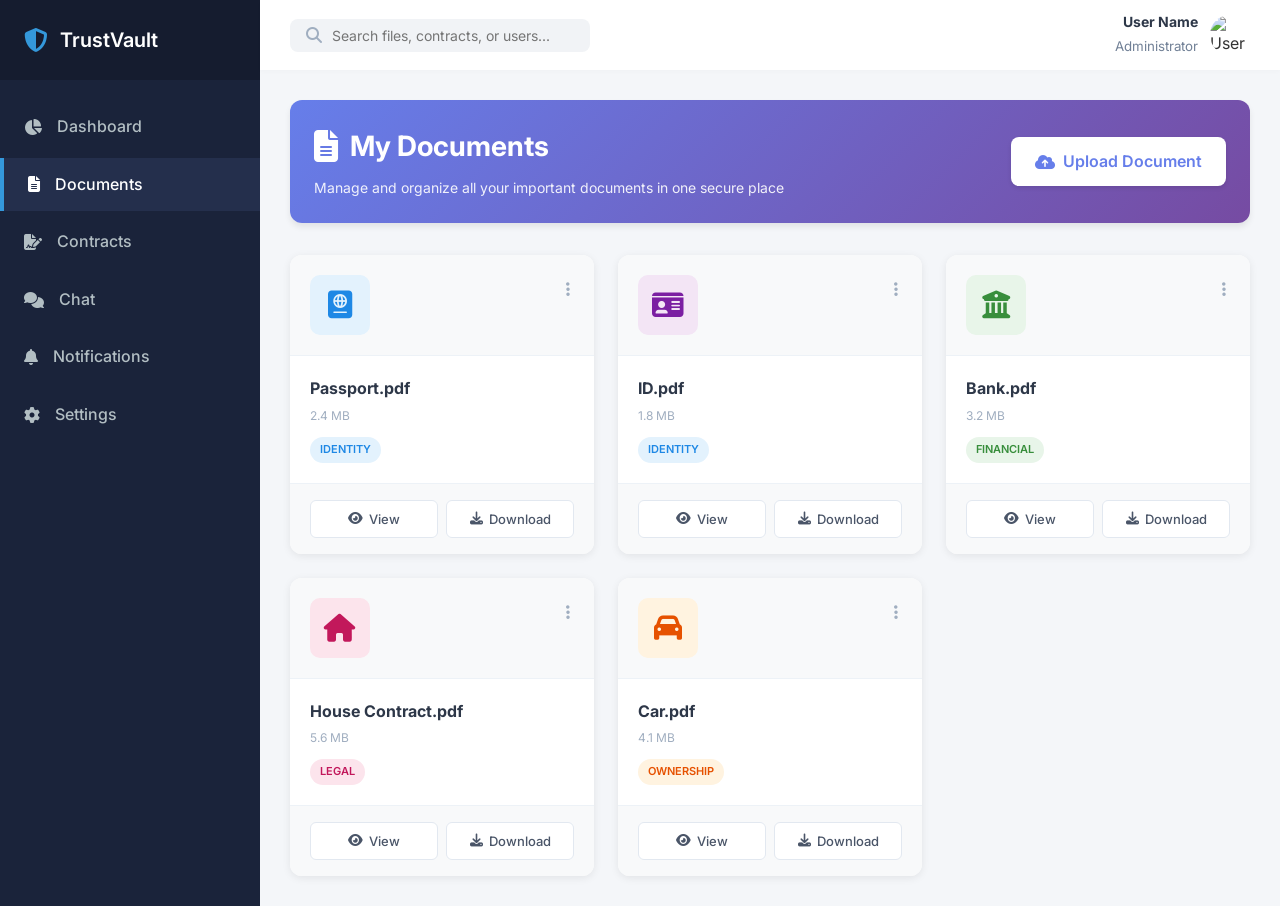
==== documents.html @ d21d08a5 "Add files via upload" ====
<!DOCTYPE html>
<html lang="en">
<head>
    <meta charset="UTF-8">
    <meta name="viewport" content="width=device-width, initial-scale=1.0">
    <title>TrustVault - My Documents</title>
    <!-- FontAwesome for professional icons -->
    <link rel="stylesheet" href="https://cdnjs.cloudflare.com/ajax/libs/font-awesome/6.4.0/css/all.min.css">
    <!-- Style Files -->
    <link rel="stylesheet" href="css/style.css">
    <link rel="stylesheet" href="css/dashboard.css">
    <link rel="stylesheet" href="css/documents.css">
</head>
<body>

    <div class="dashboard-container">
        <!-- ✅ Sidebar -->
        <aside class="sidebar">
            <div class="sidebar-brand">
                <i class="fa-solid fa-shield-halved"></i>
                <h2>TrustVault</h2>
            </div>
            <nav class="sidebar-menu">
                <ul>
                    <li><a href="dashboard.html"><i class="fa-solid fa-chart-pie"></i> Dashboard</a></li>
                    <li class="active"><a href="documents.html"><i class="fa-solid fa-file-lines"></i> Documents</a></li>
                    <li><a href="#"><i class="fa-solid fa-file-signature"></i> Contracts</a></li>
                    <li><a href="#"><i class="fa-solid fa-comments"></i> Chat</a></li>
                    <li><a href="#"><i class="fa-solid fa-bell"></i> Notifications</a></li>
                    <li><a href="#"><i class="fa-solid fa-gear"></i> Settings</a></li>
                </ul>
            </nav>
        </aside>

        <!-- Main Content Area -->
        <main class="main-content">
            <!-- 🔍 Top Bar (Search & User Profile) -->
            <header class="top-bar">
                <div class="search-wrapper">
                    <i class="fa-solid fa-magnifying-glass"></i>
                    <input type="search" placeholder="Search files, contracts, or users...">
                </div>
                <div class="user-wrapper">
                    <div class="user-info">
                        <h4>User Name</h4>
                        <small>Administrator</small>
                    </div>
                    <img src="https://ui-avatars.com/api/?name=User&background=0D8ABC&color=fff" alt="User Profile" class="user-avatar">
                </div>
            </header>

            <!-- 📄 Main Content Inner -->
            <div class="content-body">
                <!-- 📄 Documents Header -->
                <section class="documents-header">
                    <div class="header-title">
                        <h1><i class="fa-solid fa-file-lines"></i> My Documents</h1>
                        <p>Manage and organize all your important documents in one secure place</p>
                    </div>
                    <a href="upload.html" class="btn-upload">
                        <i class="fa-solid fa-cloud-arrow-up"></i> Upload Document
                    </a>
                </section>

                <!-- 📋 Document Cards Grid -->
                <section class="documents-grid">
                    <!-- Document Card 1: Passport -->
                    <div class="document-card">
                        <div class="card-header">
                            <div class="file-icon passport-icon">
                                <i class="fa-solid fa-passport"></i>
                            </div>
                            <div class="card-actions">
                                <button class="action-btn" title="More options">
                                    <i class="fa-solid fa-ellipsis-vertical"></i>
                                </button>
                            </div>
                        </div>
                        <div class="card-body">
                            <h3>Passport.pdf</h3>
                            <p class="file-size">2.4 MB</p>
                            <div class="card-tags">
                                <span class="tag identity">Identity</span>
                            </div>
                        </div>
                        <div class="card-footer">
                            <button class="btn-action view-btn">
                                <i class="fa-solid fa-eye"></i> View
                            </button>
                            <button class="btn-action download-btn">
                                <i class="fa-solid fa-download"></i> Download
                            </button>
                        </div>
                    </div>

                    <!-- Document Card 2: ID -->
                    <div class="document-card">
                        <div class="card-header">
                            <div class="file-icon id-icon">
                                <i class="fa-solid fa-id-card"></i>
                            </div>
                            <div class="card-actions">
                                <button class="action-btn" title="More options">
                                    <i class="fa-solid fa-ellipsis-vertical"></i>
                                </button>
                            </div>
                        </div>
                        <div class="card-body">
                            <h3>ID.pdf</h3>
                            <p class="file-size">1.8 MB</p>
                            <div class="card-tags">
                                <span class="tag identity">Identity</span>
                            </div>
                        </div>
                        <div class="card-footer">
                            <button class="btn-action view-btn">
                                <i class="fa-solid fa-eye"></i> View
                            </button>
                            <button class="btn-action download-btn">
                                <i class="fa-solid fa-download"></i> Download
                            </button>
                        </div>
                    </div>

                    <!-- Document Card 3: Bank -->
                    <div class="document-card">
                        <div class="card-header">
                            <div class="file-icon bank-icon">
                                <i class="fa-solid fa-building-columns"></i>
                            </div>
                            <div class="card-actions">
                                <button class="action-btn" title="More options">
                                    <i class="fa-solid fa-ellipsis-vertical"></i>
                                </button>
                            </div>
                        </div>
                        <div class="card-body">
                            <h3>Bank.pdf</h3>
                            <p class="file-size">3.2 MB</p>
                            <div class="card-tags">
                                <span class="tag financial">Financial</span>
                            </div>
                        </div>
                        <div class="card-footer">
                            <button class="btn-action view-btn">
                                <i class="fa-solid fa-eye"></i> View
                            </button>
                            <button class="btn-action download-btn">
                                <i class="fa-solid fa-download"></i> Download
                            </button>
                        </div>
                    </div>

                    <!-- Document Card 4: House Contract -->
                    <div class="document-card">
                        <div class="card-header">
                            <div class="file-icon contract-icon">
                                <i class="fa-solid fa-home"></i>
                            </div>
                            <div class="card-actions">
                                <button class="action-btn" title="More options">
                                    <i class="fa-solid fa-ellipsis-vertical"></i>
                                </button>
                            </div>
                        </div>
                        <div class="card-body">
                            <h3>House Contract.pdf</h3>
                            <p class="file-size">5.6 MB</p>
                            <div class="card-tags">
                                <span class="tag legal">Legal</span>
                            </div>
                        </div>
                        <div class="card-footer">
                            <button class="btn-action view-btn">
                                <i class="fa-solid fa-eye"></i> View
                            </button>
                            <button class="btn-action download-btn">
                                <i class="fa-solid fa-download"></i> Download
                            </button>
                        </div>
                    </div>

                    <!-- Document Card 5: Car -->
                    <div class="document-card">
                        <div class="card-header">
                            <div class="file-icon vehicle-icon">
                                <i class="fa-solid fa-car"></i>
                            </div>
                            <div class="card-actions">
                                <button class="action-btn" title="More options">
                                    <i class="fa-solid fa-ellipsis-vertical"></i>
                                </button>
                            </div>
                        </div>
                        <div class="card-body">
                            <h3>Car.pdf</h3>
                            <p class="file-size">4.1 MB</p>
                            <div class="card-tags">
                                <span class="tag ownership">Ownership</span>
                            </div>
                        </div>
                        <div class="card-footer">
                            <button class="btn-action view-btn">
                                <i class="fa-solid fa-eye"></i> View
                            </button>
                            <button class="btn-action download-btn">
                                <i class="fa-solid fa-download"></i> Download
                            </button>
                        </div>
                    </div>
                </section>
            </div>
        </main>
    </div>

    <script src="js/documents.js"></script>
</body>
</html>
---- css/style.css ----
@import url('https://fonts.googleapis.com/css2?family=Inter:wght@300;400;500;600;700&display=swap');

* {
    margin: 0;
    padding: 0;
    box-sizing: border-box;
    font-family: 'Inter', sans-serif;
}

body {
    background-color: #f4f6f9;
    color: #333;
    line-height: 1.6;
}
---- css/dashboard.css ----
/* تنسيق الحاوية الرئيسية وتوزيع الـ Sidebar والمحتوى */
.dashboard-container {
    display: flex;
    min-height: 100vh;
    background-color: #f4f6f9;
}

/* ✅ Sidebar Styling */
.sidebar {
    width: 260px;
    background-color: #1a233a;
    color: #ffffff;
    display: flex;
    flex-direction: column;
    transition: all 0.3s ease;
}

.sidebar-brand {
    padding: 24px;
    display: flex;
    align-items: center;
    gap: 12px;
    background-color: #151c2f;
}

.sidebar-brand i {
    font-size: 24px;
    color: #3498db;
}

.sidebar-brand h2 {
    font-size: 20px;
    font-weight: 600;
}

.sidebar-menu {
    flex: 1;
    padding: 20px 0;
}

.sidebar-menu ul {
    list-style: none;
}

.sidebar-menu li {
    margin-bottom: 4px;
}

.sidebar-menu li a {
    display: flex;
    align-items: center;
    gap: 15px;
    padding: 14px 24px;
    color: #b2bec3;
    text-decoration: none;
    font-weight: 500;
    transition: all 0.2s;
}

.sidebar-menu li a:hover,
.sidebar-menu li.active a {
    color: #ffffff;
    background-color: #242f4c;
    border-left: 4px solid #3498db;
}

/* Main Area */
.main-content {
    flex: 1;
    display: flex;
    flex-direction: column;
}

/* 🔍 Top Bar */
.top-bar {
    background-color: #ffffff;
    height: 70px;
    display: flex;
    justify-content: space-between;
    align-items: center;
    padding: 0 30px;
    box-shadow: 0 2px 4px rgba(0,0,0,0.02);
}

.search-wrapper {
    display: flex;
    align-items: center;
    gap: 10px;
    background-color: #f1f3f6;
    padding: 8px 16px;
    border-radius: 8px;
    width: 300px;
}

.search-wrapper i {
    color: #a0aec0;
}

.search-wrapper input {
    border: none;
    background: none;
    outline: none;
    width: 100%;
    font-size: 14px;
}

.user-wrapper {
    display: flex;
    align-items: center;
    gap: 12px;
}

.user-info {
    text-align: right;
}

.user-info h4 {
    margin: 0;
    font-size: 14px;
    color: #2d3748;
}

.user-info small {
    color: #718096;
}

.user-avatar {
    width: 40px;
    height: 40px;
    border-radius: 50%;
    object-fit: cover;
}

/* Content Area */
.content-body {
    padding: 30px;
}

/* 📊 4 Cards Grid */
.cards-grid {
    display: grid;
    grid-template-columns: repeat(auto-fit, minmax(220px, 1fr));
    gap: 20px;
    margin-bottom: 30px;
}

.card {
    background-color: #ffffff;
    padding: 20px;
    border-radius: 12px;
    display: flex;
    align-items: center;
    gap: 20px;
    box-shadow: 0 4px 6px rgba(0,0,0,0.01);
}

.card-icon {
    width: 50px;
    height: 50px;
    border-radius: 10px;
    display: flex;
    justify-content: center;
    align-items: center;
    font-size: 20px;
}

.doc-icon { background-color: #e3f2fd; color: #1e88e5; }
.contract-icon { background-color: #e8f5e9; color: #43a047; }
.alert-icon { background-color: #fff3e0; color: #fb8c00; }
.user-icon { background-color: #f3e5f5; color: #8e24aa; }

.card-info h3 {
    font-size: 24px;
    color: #2d3748;
    margin-bottom: 2px;
}

.card-info p {
    color: #718096;
    font-size: 14px;
}

/* 📑 Table Container */
.table-container {
    background-color: #ffffff;
    padding: 24px;
    border-radius: 12px;
    box-shadow: 0 4px 6px rgba(0,0,0,0.01);
}

.table-header {
    display: flex;
    justify-content: space-between;
    align-items: center;
    margin-bottom: 20px;
}

.table-header h3 {
    color: #2d3748;
}

.btn-view-all {
    font-size: 14px;
    color: #3498db;
    text-decoration: none;
    font-weight: 500;
}

.dashboard-table {
    width: 100%;
    border-collapse: collapse;
    text-align: left;
}

.dashboard-table th, 
.dashboard-table td {
    padding: 14px 16px;
    border-bottom: 1px solid #edf2f7;
    font-size: 14px;
}

.dashboard-table th {
    background-color: #f7fafc;
    color: #4a5568;
    font-weight: 600;
}

.dashboard-table td {
    color: #2d3748;
}

/* Status Badges */
.status {
    padding: 4px 10px;
    border-radius: 20px;
    font-size: 12px;
    font-weight: 500;
}

.status-signed { background-color: #e8f5e9; color: #43a047; }
.status-pending { background-color: #fff3e0; color: #fb8c00; }
---- css/documents.css ----
/* ============================================
   DOCUMENTS PAGE STYLING
   ============================================ */

/* Documents Header Section */
.documents-header {
    display: flex;
    justify-content: space-between;
    align-items: center;
    margin-bottom: 32px;
    padding: 24px;
    background: linear-gradient(135deg, #667eea 0%, #764ba2 100%);
    border-radius: 12px;
    box-shadow: 0 4px 6px rgba(0, 0, 0, 0.08);
}

.header-title h1 {
    color: #ffffff;
    font-size: 28px;
    display: flex;
    align-items: center;
    gap: 12px;
    margin-bottom: 8px;
}

.header-title h1 i {
    font-size: 32px;
}

.header-title p {
    color: rgba(255, 255, 255, 0.9);
    font-size: 14px;
}

/* Upload Button */
.btn-upload {
    display: inline-flex;
    align-items: center;
    gap: 8px;
    padding: 12px 24px;
    background-color: #ffffff;
    color: #667eea;
    font-weight: 600;
    text-decoration: none;
    border-radius: 8px;
    transition: all 0.3s ease;
    box-shadow: 0 2px 4px rgba(0, 0, 0, 0.1);
}

.btn-upload:hover {
    transform: translateY(-2px);
    box-shadow: 0 4px 8px rgba(0, 0, 0, 0.15);
}

.btn-upload i {
    font-size: 16px;
}

/* Documents Grid */
.documents-grid {
    display: grid;
    grid-template-columns: repeat(auto-fill, minmax(280px, 1fr));
    gap: 24px;
}

/* Document Card Styling */
.document-card {
    background-color: #ffffff;
    border-radius: 12px;
    overflow: hidden;
    box-shadow: 0 2px 8px rgba(0, 0, 0, 0.08);
    transition: all 0.3s ease;
    display: flex;
    flex-direction: column;
}

.document-card:hover {
    box-shadow: 0 8px 16px rgba(0, 0, 0, 0.12);
    transform: translateY(-4px);
}

/* Card Header with Icon and Actions */
.card-header {
    display: flex;
    justify-content: space-between;
    align-items: flex-start;
    padding: 20px;
    background-color: #f8f9fa;
    border-bottom: 1px solid #edf2f7;
}

/* File Icons with Different Colors */
.file-icon {
    width: 60px;
    height: 60px;
    border-radius: 10px;
    display: flex;
    justify-content: center;
    align-items: center;
    font-size: 28px;
    font-weight: 600;
}

.passport-icon {
    background-color: #e3f2fd;
    color: #1e88e5;
}

.id-icon {
    background-color: #f3e5f5;
    color: #7b1fa2;
}

.bank-icon {
    background-color: #e8f5e9;
    color: #388e3c;
}

.contract-icon {
    background-color: #fce4ec;
    color: #c2185b;
}

.vehicle-icon {
    background-color: #fff3e0;
    color: #e65100;
}

/* Action Buttons */
.card-actions {
    display: flex;
    gap: 8px;
}

.action-btn {
    background-color: transparent;
    border: none;
    color: #a0aec0;
    font-size: 16px;
    cursor: pointer;
    padding: 4px;
    border-radius: 6px;
    transition: all 0.2s ease;
}

.action-btn:hover {
    background-color: #e2e8f0;
    color: #2d3748;
}

/* Card Body */
.card-body {
    padding: 20px;
    flex: 1;
}

.card-body h3 {
    color: #2d3748;
    font-size: 16px;
    margin-bottom: 4px;
    word-break: break-word;
}

.file-size {
    color: #a0aec0;
    font-size: 12px;
    margin-bottom: 12px;
}

/* Tags/Categories */
.card-tags {
    display: flex;
    gap: 8px;
    flex-wrap: wrap;
}

.tag {
    display: inline-block;
    padding: 4px 10px;
    border-radius: 20px;
    font-size: 11px;
    font-weight: 600;
    text-transform: uppercase;
}

.tag.identity {
    background-color: #e3f2fd;
    color: #1e88e5;
}

.tag.financial {
    background-color: #e8f5e9;
    color: #388e3c;
}

.tag.legal {
    background-color: #fce4ec;
    color: #c2185b;
}

.tag.ownership {
    background-color: #fff3e0;
    color: #e65100;
}

/* Card Footer with Action Buttons */
.card-footer {
    display: flex;
    gap: 8px;
    padding: 16px 20px;
    background-color: #f8f9fa;
    border-top: 1px solid #edf2f7;
}

.btn-action {
    flex: 1;
    padding: 10px 12px;
    border: 1px solid #e2e8f0;
    background-color: #ffffff;
    color: #4a5568;
    border-radius: 6px;
    cursor: pointer;
    font-size: 13px;
    font-weight: 500;
    transition: all 0.2s ease;
    display: flex;
    align-items: center;
    justify-content: center;
    gap: 6px;
}

.btn-action:hover {
    background-color: #f0f4f8;
    border-color: #cbd5e0;
}

.view-btn:hover {
    color: #1e88e5;
    border-color: #1e88e5;
}

.download-btn:hover {
    color: #388e3c;
    border-color: #388e3c;
}

/* Responsive Design */
@media (max-width: 768px) {
    .documents-header {
        flex-direction: column;
        gap: 16px;
        text-align: center;
    }

    .header-title h1 {
        font-size: 24px;
        justify-content: center;
    }

    .btn-upload {
        width: 100%;
        justify-content: center;
    }

    .documents-grid {
        grid-template-columns: repeat(auto-fill, minmax(240px, 1fr));
        gap: 16px;
    }

    .card-footer {
        flex-direction: column;
    }

    .btn-action {
        width: 100%;
    }
}

@media (max-width: 480px) {
    .documents-grid {
        grid-template-columns: 1fr;
    }

    .header-title h1 {
        font-size: 20px;
    }

    .card-header {
        padding: 16px;
    }

    .card-body {
        padding: 16px;
    }

    .card-footer {
        padding: 12px 16px;
    }
}
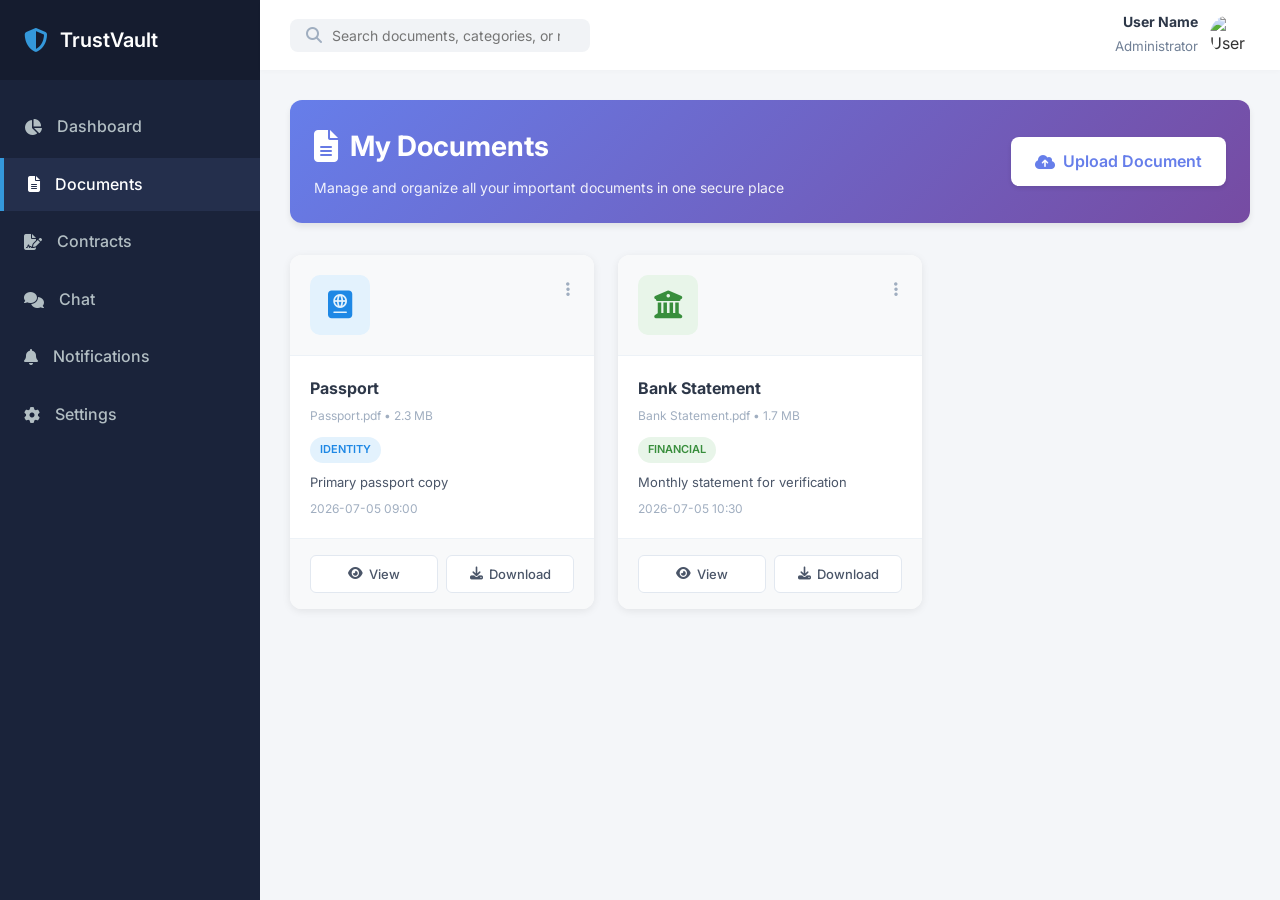
==== commit 3be670fe: "feat: implement search documents" ====
--- a/documents.html
+++ b/documents.html
@@ -38,7 +38,7 @@
             <header class="top-bar">
                 <div class="search-wrapper">
                     <i class="fa-solid fa-magnifying-glass"></i>
-                    <input type="search" placeholder="Search files, contracts, or users...">
+                    <input type="search" placeholder="Search documents, categories, or notes...">
                 </div>
                 <div class="user-wrapper">
                     <div class="user-info">
@@ -213,6 +213,7 @@
         </main>
     </div>
 
+    <script src="js/storage.js"></script>
     <script src="js/documents.js"></script>
 </body>
 </html>
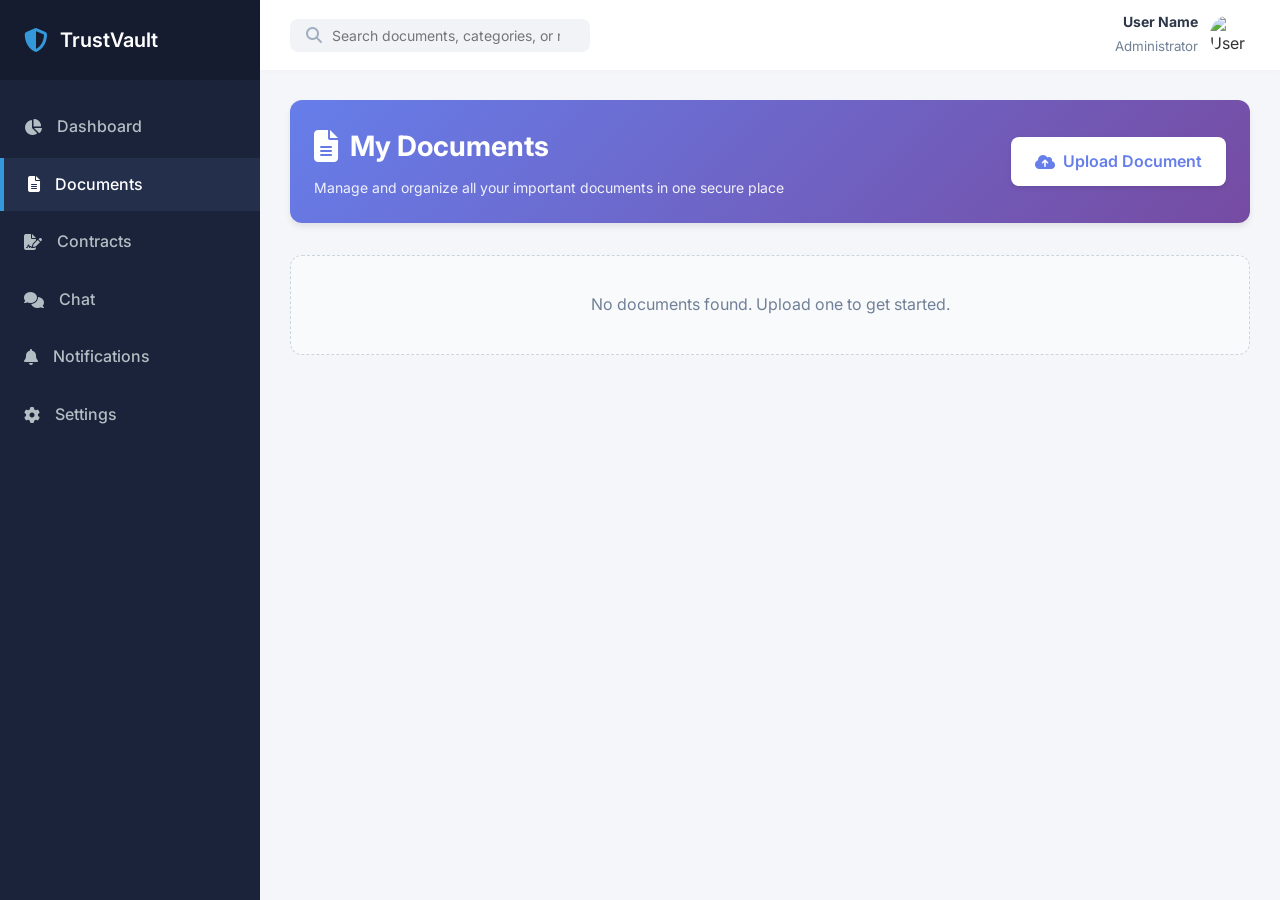
==== commit b554f90f: "feat: implement sprint 2 document management" ====
--- a/documents.html
+++ b/documents.html
@@ -63,157 +63,13 @@
                 </section>
 
                 <!-- 📋 Document Cards Grid -->
-                <section class="documents-grid">
-                    <!-- Document Card 1: Passport -->
-                    <div class="document-card">
-                        <div class="card-header">
-                            <div class="file-icon passport-icon">
-                                <i class="fa-solid fa-passport"></i>
-                            </div>
-                            <div class="card-actions">
-                                <button class="action-btn" title="More options">
-                                    <i class="fa-solid fa-ellipsis-vertical"></i>
-                                </button>
-                            </div>
-                        </div>
-                        <div class="card-body">
-                            <h3>Passport.pdf</h3>
-                            <p class="file-size">2.4 MB</p>
-                            <div class="card-tags">
-                                <span class="tag identity">Identity</span>
-                            </div>
-                        </div>
-                        <div class="card-footer">
-                            <button class="btn-action view-btn">
-                                <i class="fa-solid fa-eye"></i> View
-                            </button>
-                            <button class="btn-action download-btn">
-                                <i class="fa-solid fa-download"></i> Download
-                            </button>
-                        </div>
-                    </div>
-
-                    <!-- Document Card 2: ID -->
-                    <div class="document-card">
-                        <div class="card-header">
-                            <div class="file-icon id-icon">
-                                <i class="fa-solid fa-id-card"></i>
-                            </div>
-                            <div class="card-actions">
-                                <button class="action-btn" title="More options">
-                                    <i class="fa-solid fa-ellipsis-vertical"></i>
-                                </button>
-                            </div>
-                        </div>
-                        <div class="card-body">
-                            <h3>ID.pdf</h3>
-                            <p class="file-size">1.8 MB</p>
-                            <div class="card-tags">
-                                <span class="tag identity">Identity</span>
-                            </div>
-                        </div>
-                        <div class="card-footer">
-                            <button class="btn-action view-btn">
-                                <i class="fa-solid fa-eye"></i> View
-                            </button>
-                            <button class="btn-action download-btn">
-                                <i class="fa-solid fa-download"></i> Download
-                            </button>
-                        </div>
-                    </div>
-
-                    <!-- Document Card 3: Bank -->
-                    <div class="document-card">
-                        <div class="card-header">
-                            <div class="file-icon bank-icon">
-                                <i class="fa-solid fa-building-columns"></i>
-                            </div>
-                            <div class="card-actions">
-                                <button class="action-btn" title="More options">
-                                    <i class="fa-solid fa-ellipsis-vertical"></i>
-                                </button>
-                            </div>
-                        </div>
-                        <div class="card-body">
-                            <h3>Bank.pdf</h3>
-                            <p class="file-size">3.2 MB</p>
-                            <div class="card-tags">
-                                <span class="tag financial">Financial</span>
-                            </div>
-                        </div>
-                        <div class="card-footer">
-                            <button class="btn-action view-btn">
-                                <i class="fa-solid fa-eye"></i> View
-                            </button>
-                            <button class="btn-action download-btn">
-                                <i class="fa-solid fa-download"></i> Download
-                            </button>
-                        </div>
-                    </div>
-
-                    <!-- Document Card 4: House Contract -->
-                    <div class="document-card">
-                        <div class="card-header">
-                            <div class="file-icon contract-icon">
-                                <i class="fa-solid fa-home"></i>
-                            </div>
-                            <div class="card-actions">
-                                <button class="action-btn" title="More options">
-                                    <i class="fa-solid fa-ellipsis-vertical"></i>
-                                </button>
-                            </div>
-                        </div>
-                        <div class="card-body">
-                            <h3>House Contract.pdf</h3>
-                            <p class="file-size">5.6 MB</p>
-                            <div class="card-tags">
-                                <span class="tag legal">Legal</span>
-                            </div>
-                        </div>
-                        <div class="card-footer">
-                            <button class="btn-action view-btn">
-                                <i class="fa-solid fa-eye"></i> View
-                            </button>
-                            <button class="btn-action download-btn">
-                                <i class="fa-solid fa-download"></i> Download
-                            </button>
-                        </div>
-                    </div>
-
-                    <!-- Document Card 5: Car -->
-                    <div class="document-card">
-                        <div class="card-header">
-                            <div class="file-icon vehicle-icon">
-                                <i class="fa-solid fa-car"></i>
-                            </div>
-                            <div class="card-actions">
-                                <button class="action-btn" title="More options">
-                                    <i class="fa-solid fa-ellipsis-vertical"></i>
-                                </button>
-                            </div>
-                        </div>
-                        <div class="card-body">
-                            <h3>Car.pdf</h3>
-                            <p class="file-size">4.1 MB</p>
-                            <div class="card-tags">
-                                <span class="tag ownership">Ownership</span>
-                            </div>
-                        </div>
-                        <div class="card-footer">
-                            <button class="btn-action view-btn">
-                                <i class="fa-solid fa-eye"></i> View
-                            </button>
-                            <button class="btn-action download-btn">
-                                <i class="fa-solid fa-download"></i> Download
-                            </button>
-                        </div>
-                    </div>
-                </section>
+                <section class="documents-grid" id="documentsGrid"></section>
             </div>
         </main>
     </div>
 
     <script src="js/storage.js"></script>
+    <script src="js/storage.js"></script>
     <script src="js/documents.js"></script>
 </body>
 </html>
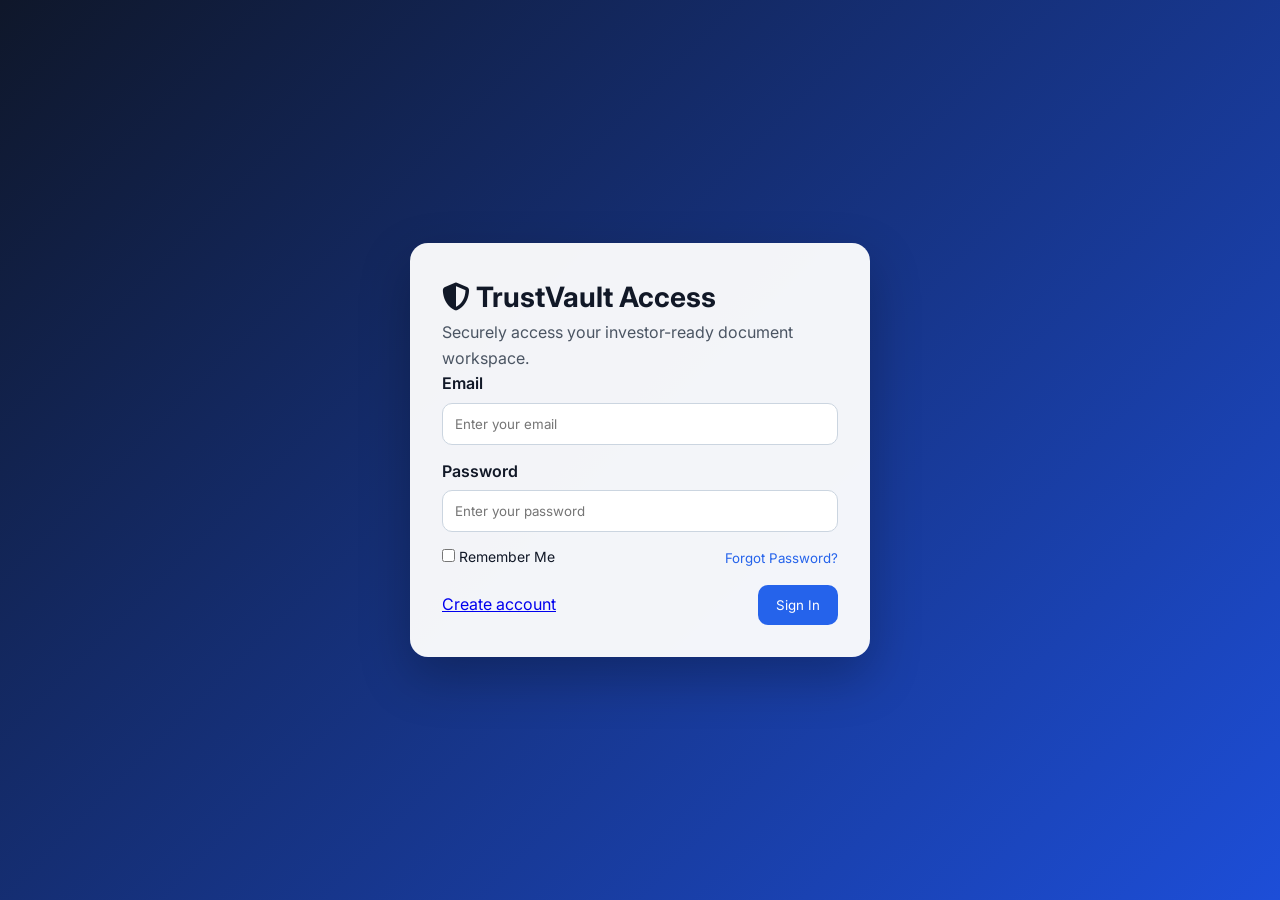
==== commit adc6d2a7: "feat: full phase 1 authentication system complete" ====
--- a/documents.html
+++ b/documents.html
@@ -4,6 +4,8 @@
     <meta charset="UTF-8">
     <meta name="viewport" content="width=device-width, initial-scale=1.0">
     <title>TrustVault - My Documents</title>
+    <script src="js/auth.js"></script>
+    <script>checkAuthStatus();</script>
     <!-- FontAwesome for professional icons -->
     <link rel="stylesheet" href="https://cdnjs.cloudflare.com/ajax/libs/font-awesome/6.4.0/css/all.min.css">
     <!-- Style Files -->
